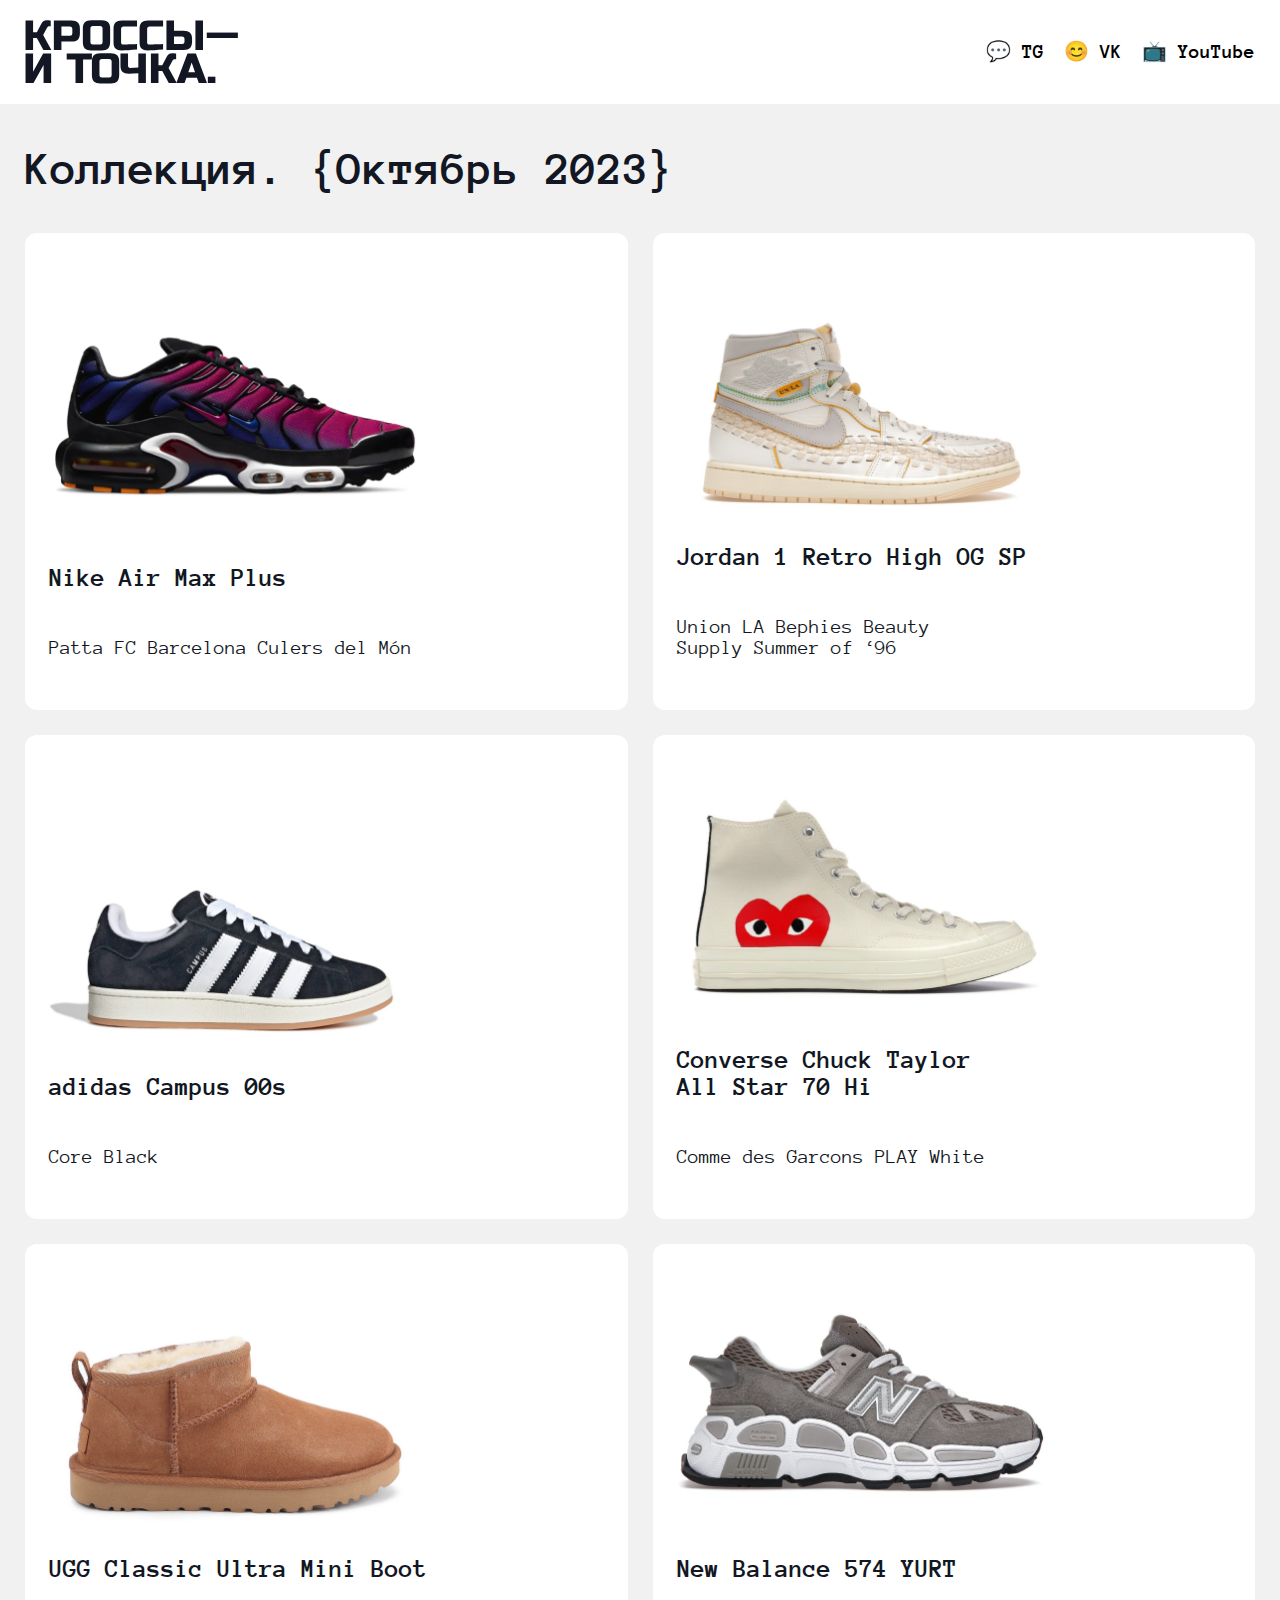
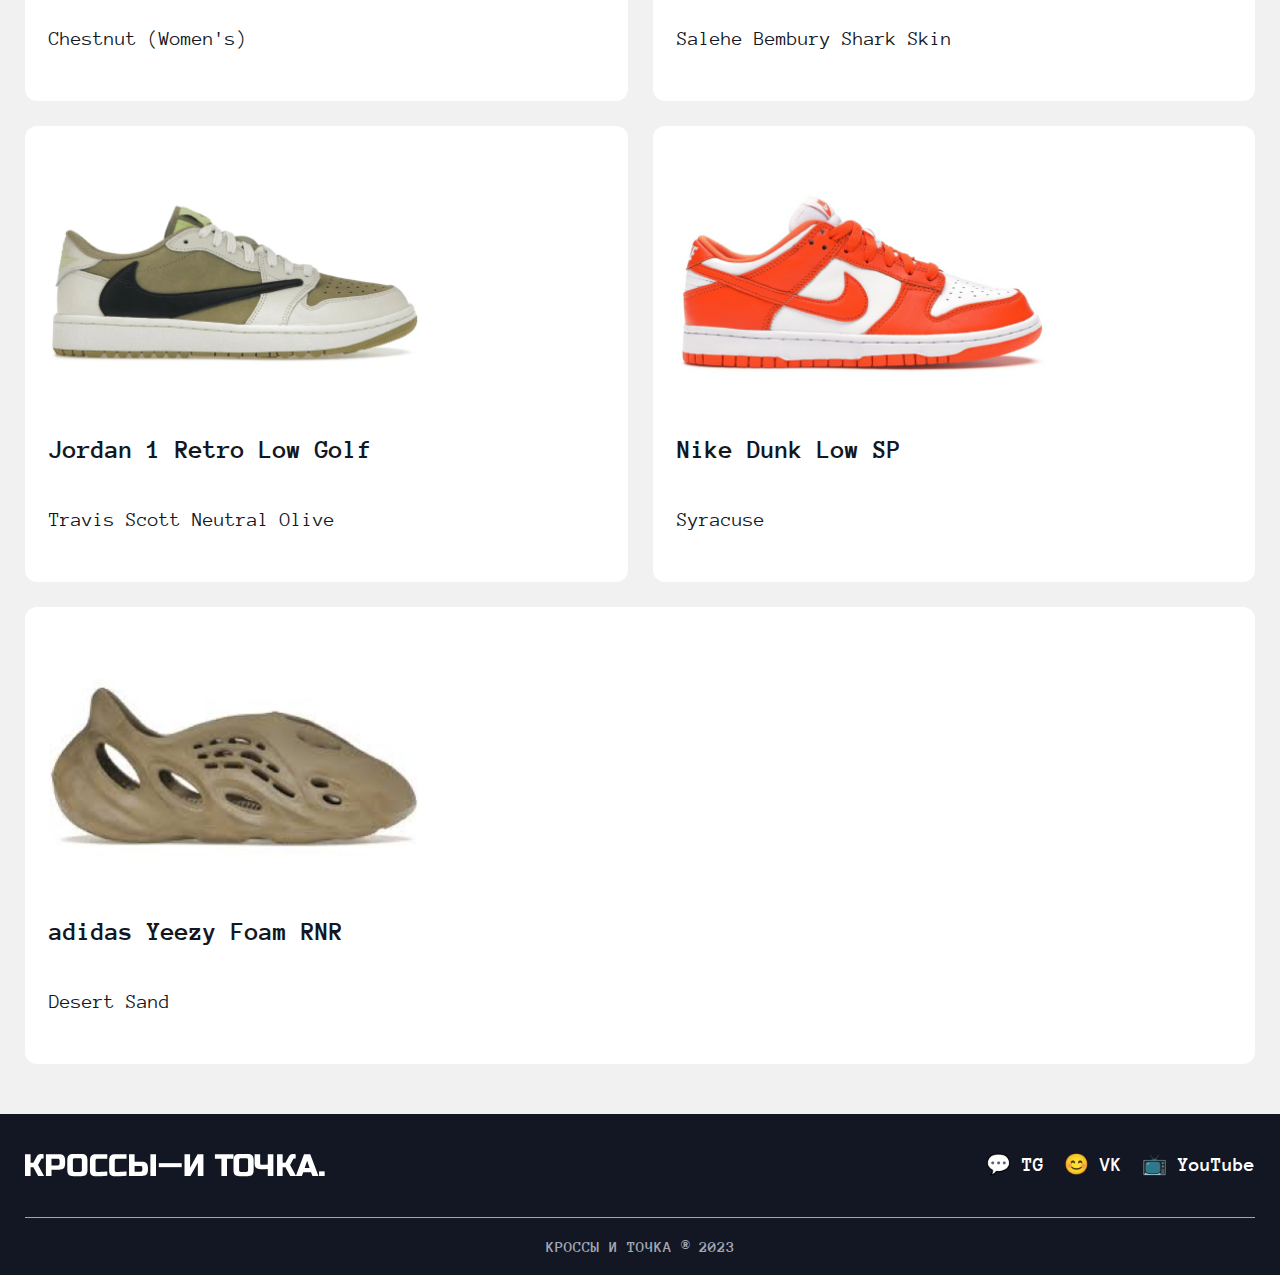
==== index.html @ fa70fafe "CommitNigg@" ====
<html lang="ru">
  <head>
    <meta charset="UTF-8">
    <meta name="viewport" content="width=device-width, initial-scale=1.0">
    <title>Кроссы — и точка</title>
    <link rel="stylesheet" href="style.css"/>
  </head>
  <body>
    <header class="header">
      <div class="container">
        <div class="header__inner">
          <div class="header__logo">
            <img src="img/logo.svg" alt="Кроссы — и точка.">
          </div>
            <nav class="nav">
              <ul class="menu">
                <li >
                  <a class="nav__links" href="#">💬 TG</a>
                </li>
                <li >
                  <a class="nav__links" href="#">😊 VK</a>
                </li>
                <li >
                  <a class="nav__links" href="#">📺 YouTube</a>
                </li>
              </ul>
            </nav>
        </div>
      </div>
    </header>
    <!--/Header-->
    <div class="content">
      <div class="container">
        <h1 class="title"></h1>
        <h2 class="subtitle">Коллекция. {Октябрь 2023}</h2>
        <div class="sneakers">
          <div class="card">
            <img alt="Nike Air Max Plus" src="img/sneaks/1.png" class="card__image" />
            <h3 class="card__title">Nike Air Max Plus</h3>
            <p class="card__text">Patta FC Barcelona Culers del Món</p>
          </div>
          <div class="card">
            <img alt="Jordan 1 Retro High OG SP" src="img/sneaks/2.png" class="card__image" />
            <h3 class="card__title">Jordan 1 Retro High OG SP</h3>
            <p class="card__text">Union LA Bephies Beauty <br> Supply Summer of ‘96</p>
          </div>
          <div class="card">
            <img alt="adidas Campus 00s" src="img/sneaks/3.png" class="card__image" />
            <h3 class="card__title">adidas Campus 00s</h3>
            <p class="card__text">Core Black</p>
          </div>
          <div class="card">
            <img alt="Converse Chuck Taylor All Star 70 Hi" src="img/sneaks/4.png" class="card__image" />
            <h3 class="card__title">Converse Chuck Taylor <br> All Star 70 Hi</h3>
            <p class="card__text">Comme des Garcons PLAY White</p>
          </div>
          <div class="card">
            <img alt="UGG Classic Ultra Mini Boot" src="img/sneaks/5.png" class="card__image" />
            <h3 class="card__title">UGG Classic Ultra Mini Boot</h3>
            <p class="card__text">Chestnut (Women's)</p>
          </div>
          <div class="card">
            <img alt="New Balance 574 YURT" src="img/sneaks/6.png" class="card__image" />
            <h3 class="card__title">New Balance 574 YURT</h3>
            <p class="card__text">Salehe Bembury Shark Skin</p>
          </div>
          <div class="card">
            <img alt="Jordan 1 Retro Low Golf" src="img/sneaks/7.png" class="card__image" />
            <h3 class="card__title">Jordan 1 Retro Low Golf</h3>
            <p class="card__text">Travis Scott Neutral Olive</p>
          </div>
          <div class="card">
            <img alt="Nike Dunk Low SP" src="img/sneaks/8.png" class="card__image" />
            <h3 class="card__title">Nike Dunk Low SP</h3>
            <p class="card__text">Syracuse</p>
          </div>
          <div class="card">
            <img alt="adidas Yeezy Foam RNR" src="img/sneaks/9.png" class="card__image" />
            <h3 class="card__title">adidas Yeezy Foam RNR</h3>
            <p class="card__text">Desert Sand</p>
          </div>
        </div>
    </div>
  </div>
    <!--/Content-->
    <footer class="footer">
      <div class="container">
        <div class="footer__inner">
          <div class="footer__logo">
            <img src="img/logo2.svg">
          </div>
          <nav class="nav">
            <ul class="menu__footer">
              <li >
                <a class="nav__links__footer" href="#">💬 TG</a>
              </li>
              <li >
                <a class="nav__links__footer" href="#">😊 VK</a>
              </li>
              <li >
                <a class="nav__links__footer" href="#">📺 YouTube</a>
              </li>
            </ul>
          </nav>
          
        </div>
        <div class="copyright">
            КРОССЫ И ТОЧКА ® 2023
          </div>
      </div>
    </footer>
    <!--/Footer-->
  </body>
</html>
---- style.css ----
@font-face {
    font-family: "Anonymous Pro";
    src: url(fonts/AnonymousPro-Bold.ttf);
    font-weight: 700;
}

@font-face {
  font-family: "Anonymous Pro";
  src: url(fonts/AnonymousPro-Regular.ttf);
}

*,
*:before,
*::after {
    box-sizing: border-box;
}

body {
  background: #f1f1f1;
  margin: 0 auto;
}

h1 {
    font-family: "Anonymous Pro", sans-serif;
    font-size: 56px;
}

h2 {
  font-family: "Anonymous Pro", sans-serif;
  color: #121723;
	font-size: 48px;
  font-weight: 700;
}
.container {
  width: 100%;
  max-width: 1440px;
  margin: 0 auto;
  padding: 0 25px ;
}


h3 {
  font-family: "Anonymous Pro", sans-serif;
	font-size: 26px;
  color: #121723;
  font-weight: 700;
}

p {
  font-family: "Anonymous Pro", sans-serif;
  font-size: 20px;
  font-weight: 400;
  color: #121723;
}


/*Header*/
.header {
  background: white;
  padding: 20px 0px;
}
.header__inner {
  display: flex;
  justify-content: space-between;
  align-items: center;
}

/*Navigation*/
.menu {
  list-style-type: none;
  margin: 0;
  padding: 0;
  display: flex;
  gap: 20px;
}
.nav__links {
  text-decoration: none;
  color: black;
  font-family: Anonymous Pro;
  font-size: 20px;
  font-weight: 700;
  line-height: 20px;
  letter-spacing: 0em;
  text-align: left;

}
/*Content*/
.content {
  margin-bottom: 50px;
}
/*Sneakers*/

.sneakers {
	display: flex;
  gap: 25px;
  flex-wrap: wrap;
  
}

.card {
  display: flex;
  flex-wrap: wrap;
  flex-direction: column;
  justify-content: flex-end;
  flex: 1 1 0;
  border-radius: 12px;
  padding: 32px 24px 32px 24px;
  background: white;
}
.card__image {
  max-width: 370px;
}

/*Footer*/
.footer {
  background: #121723 ;
  color: white;
}
.footer__inner {
  display: flex;
  justify-content: space-between;
  align-items: center;
  padding: 40px 0;
}
.menu__footer {
  list-style-type: none;
  margin: 0;
  padding: 0;
  display: flex;
  gap: 20px;
}
.nav__links__footer {
  text-decoration: none;
  color: white;
  font-family: Anonymous Pro;
  font-size: 20px;
  font-weight: 700;
  line-height: 20px;
  letter-spacing: 0em;
  text-align: left;
}
.footer_inner::after {
  content: "";
  display: block;
  position: absolute;
  top: -3px;
  left: 0;
  z-index: 1;
  width: 1000px;
  height: 3px;
  background-color: yellow;
} 
.copyright {
  font-family: "Anonymous Pro", sans-serif;
  font-size: 16px;
  font-weight: 700;
  color: #A1A6B4;
  text-align: center;
  padding: 20px 0;
  border-top: 1px solid #A1A6B4;
}
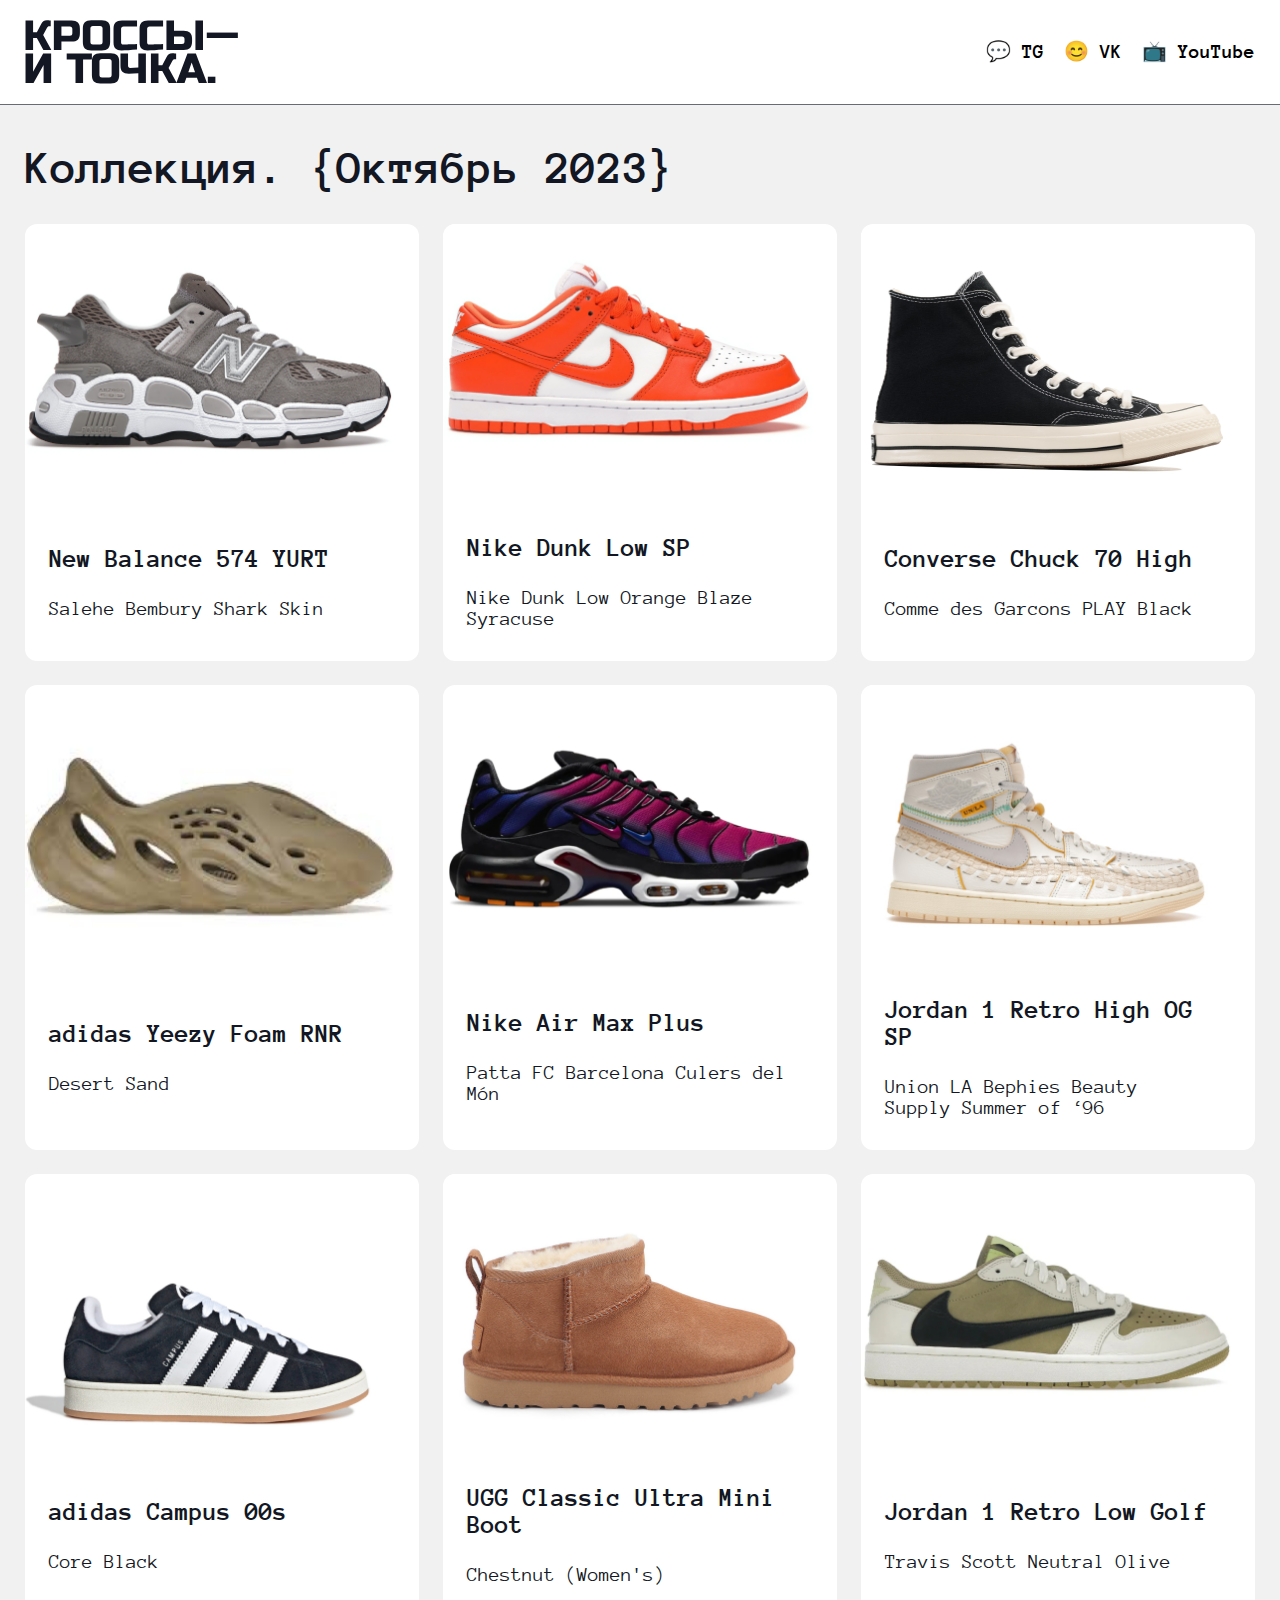
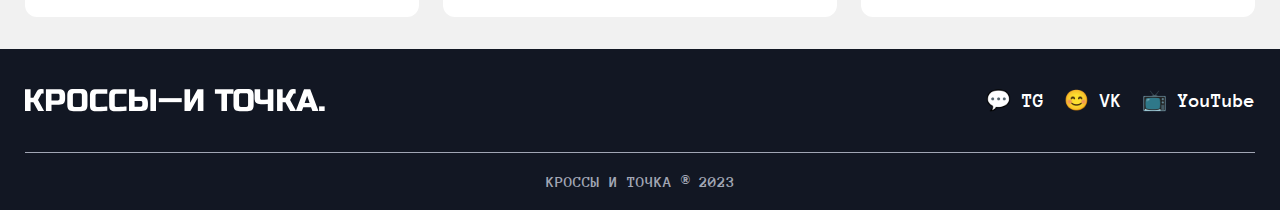
==== commit c4cf8fca: "CommitNigg@ 2.0" ====
--- a/index.html
+++ b/index.html
@@ -35,49 +35,67 @@
         <h2 class="subtitle">Коллекция. {Октябрь 2023}</h2>
         <div class="sneakers">
           <div class="card">
+            <img alt="New Balance 574 YURT" src="img/sneaks/6.png" class="card__image" />
+              <div class="card__info">
+                <h3 class="card__title">New Balance 574 YURT</h3>
+                <p class="card__text">Salehe Bembury Shark Skin</p>
+              </div>
+          </div>
+          <div class="card">
+            <img alt="Nike Dunk Low SP" src="img/sneaks/8.png" class="card__image" />
+              <div class="card__info">
+                <h3 class="card__title">Nike Dunk Low SP</h3>
+                <p class="card__text">Nike Dunk Low Orange Blaze Syracuse</p>
+              </div>
+          </div>
+          <div class="card">
+            <img alt="Converse Chuck Taylor All Star 70 Hi" src="img/sneaks/4.png" class="card__image" />
+              <div class="card__info">
+                <h3 class="card__title">Converse Chuck 70 High</h3>
+                <p class="card__text">Comme des Garcons PLAY Black</p>
+              </div>
+          </div>
+          <div class="card">
+            <img alt="adidas Yeezy Foam RNR" src="img/sneaks/9.png" class="card__image" />
+              <div class="card__info">
+                <h3 class="card__title">adidas Yeezy Foam RNR</h3>
+                <p class="card__text">Desert Sand</p>
+              </div>
+          </div>
+          <div class="card">
             <img alt="Nike Air Max Plus" src="img/sneaks/1.png" class="card__image" />
-            <h3 class="card__title">Nike Air Max Plus</h3>
-            <p class="card__text">Patta FC Barcelona Culers del Món</p>
+              <div class="card__info">
+                <h3 class="card__title">Nike Air Max Plus</h3>
+                <p class="card__text">Patta FC Barcelona Culers del Món</p>
+              </div>
           </div>
           <div class="card">
             <img alt="Jordan 1 Retro High OG SP" src="img/sneaks/2.png" class="card__image" />
-            <h3 class="card__title">Jordan 1 Retro High OG SP</h3>
-            <p class="card__text">Union LA Bephies Beauty <br> Supply Summer of ‘96</p>
+              <div class="card__info">
+                <h3 class="card__title">Jordan 1 Retro High OG SP</h3>
+                <p class="card__text">Union LA Bephies Beauty <br> Supply Summer of ‘96</p>
+              </div>
           </div>
           <div class="card">
             <img alt="adidas Campus 00s" src="img/sneaks/3.png" class="card__image" />
-            <h3 class="card__title">adidas Campus 00s</h3>
-            <p class="card__text">Core Black</p>
-          </div>
-          <div class="card">
-            <img alt="Converse Chuck Taylor All Star 70 Hi" src="img/sneaks/4.png" class="card__image" />
-            <h3 class="card__title">Converse Chuck Taylor <br> All Star 70 Hi</h3>
-            <p class="card__text">Comme des Garcons PLAY White</p>
+              <div class="card__info">
+                <h3 class="card__title">adidas Campus 00s</h3>
+                <p class="card__text">Core Black</p>
+              </div>
           </div>
           <div class="card">
             <img alt="UGG Classic Ultra Mini Boot" src="img/sneaks/5.png" class="card__image" />
-            <h3 class="card__title">UGG Classic Ultra Mini Boot</h3>
-            <p class="card__text">Chestnut (Women's)</p>
-          </div>
-          <div class="card">
-            <img alt="New Balance 574 YURT" src="img/sneaks/6.png" class="card__image" />
-            <h3 class="card__title">New Balance 574 YURT</h3>
-            <p class="card__text">Salehe Bembury Shark Skin</p>
+              <div class="card__info">
+                <h3 class="card__title">UGG Classic Ultra Mini Boot</h3>
+                <p class="card__text">Chestnut (Women's)</p>
+              </div>
           </div>
           <div class="card">
             <img alt="Jordan 1 Retro Low Golf" src="img/sneaks/7.png" class="card__image" />
-            <h3 class="card__title">Jordan 1 Retro Low Golf</h3>
-            <p class="card__text">Travis Scott Neutral Olive</p>
-          </div>
-          <div class="card">
-            <img alt="Nike Dunk Low SP" src="img/sneaks/8.png" class="card__image" />
-            <h3 class="card__title">Nike Dunk Low SP</h3>
-            <p class="card__text">Syracuse</p>
-          </div>
-          <div class="card">
-            <img alt="adidas Yeezy Foam RNR" src="img/sneaks/9.png" class="card__image" />
-            <h3 class="card__title">adidas Yeezy Foam RNR</h3>
-            <p class="card__text">Desert Sand</p>
+              <div class="card__info">
+                <h3 class="card__title">Jordan 1 Retro Low Golf</h3>
+                <p class="card__text">Travis Scott Neutral Olive</p>
+              </div>
           </div>
         </div>
     </div>
--- a/style.css
+++ b/style.css
@@ -30,6 +30,7 @@
   color: #121723;
 	font-size: 48px;
   font-weight: 700;
+  margin: 32px 0;
 }
 .container {
   width: 100%;
@@ -58,6 +59,7 @@
 .header {
   background: white;
   padding: 20px 0px;
+  border-bottom: 1px solid #676B73;
 }
 .header__inner {
   display: flex;
@@ -86,27 +88,38 @@
 }
 /*Content*/
 .content {
-  margin-bottom: 50px;
+  margin-bottom: 32px;
 }
 /*Sneakers*/
 
 .sneakers {
 	display: flex;
-  gap: 25px;
+  gap: 24px;
   flex-wrap: wrap;
-  
 }
 
 .card {
   display: flex;
   flex-wrap: wrap;
   flex-direction: column;
-  justify-content: flex-end;
+  justify-content: center;
   flex: 1 1 0;
   border-radius: 12px;
-  padding: 32px 24px 32px 24px;
   background: white;
 }
+
+.card__info {
+  padding: 32px 24px;
+}
+
+.card__title h3 {
+  line-height: 0.5;
+}
+
+.card__text {
+  margin: 0;
+}
+
 .card__image {
   max-width: 370px;
 }
@@ -158,4 +171,102 @@
   text-align: center;
   padding: 20px 0;
   border-top: 1px solid #A1A6B4;
+}
+/*Versia de la Mobila*/
+@media screen and (max-width:768px) {
+  
+  .container {
+    padding: 0 16px;
+  }
+  
+  .header__inner {
+    flex-direction: column;
+    align-items: center;
+    gap: 24px;
+  }
+
+  h2 {
+    font-size: 32px;
+  }
+
+  .card__image {
+    max-width: 343px;
+  }
+
+  .footer__inner {
+    flex-direction: column;
+    align-items: center;
+    gap: 24px;
+  }
+}
+
+/*Page-Sneaker------------------------------------------------------------*/
+.sneaker {
+  margin: 32px 0;
+}
+.sneaker__content {
+  border-radius: 50px;
+}
+.sneaker__img {
+  max-height: 600px;
+}
+.sneaker__title h2, .sneaker__subtitle h3 {
+  margin: 0;
+}
+.sneaker__content {
+  display: flex;
+  flex-direction: column;
+  flex-wrap: wrap;
+  gap: 24px;
+  background-color: #fff;
+  padding: 32px 24px;
+  font-family: "Anonymous Pro", sans-serif;
+}
+.sneaker__info {
+  display: flex;
+  gap: 32px;
+}
+.sneaker__text {
+  width: 50%;
+  font-size: 20px;
+  font-weight: 400;
+  line-height: 1.4;
+}
+.sneaker__parameters {
+  width: 50%;
+}
+.sneaker__parameters {
+  display: flex;
+  flex-direction: column;
+  gap: 24px;
+}
+.parameters__title h4 {
+  margin: 0;
+  font-size: 30px;
+  font-weight: 400;
+}
+.parameters__title {
+  position: relative;
+  font-size: 20px;
+}
+.parameters__title::after {
+  position: absolute;
+  content: "";
+  height: 1px;
+  background-color: #121723;
+  width: 100%;
+  top: 45px;
+}
+.parameter {
+  position: relative;
+  display: flex;
+  justify-content: space-between;
+}
+.parameter::after {
+  position: absolute;
+  content: "";
+  height: 1px;
+  background-color: #121723;
+  width: 100%;
+  top: 25px;
 }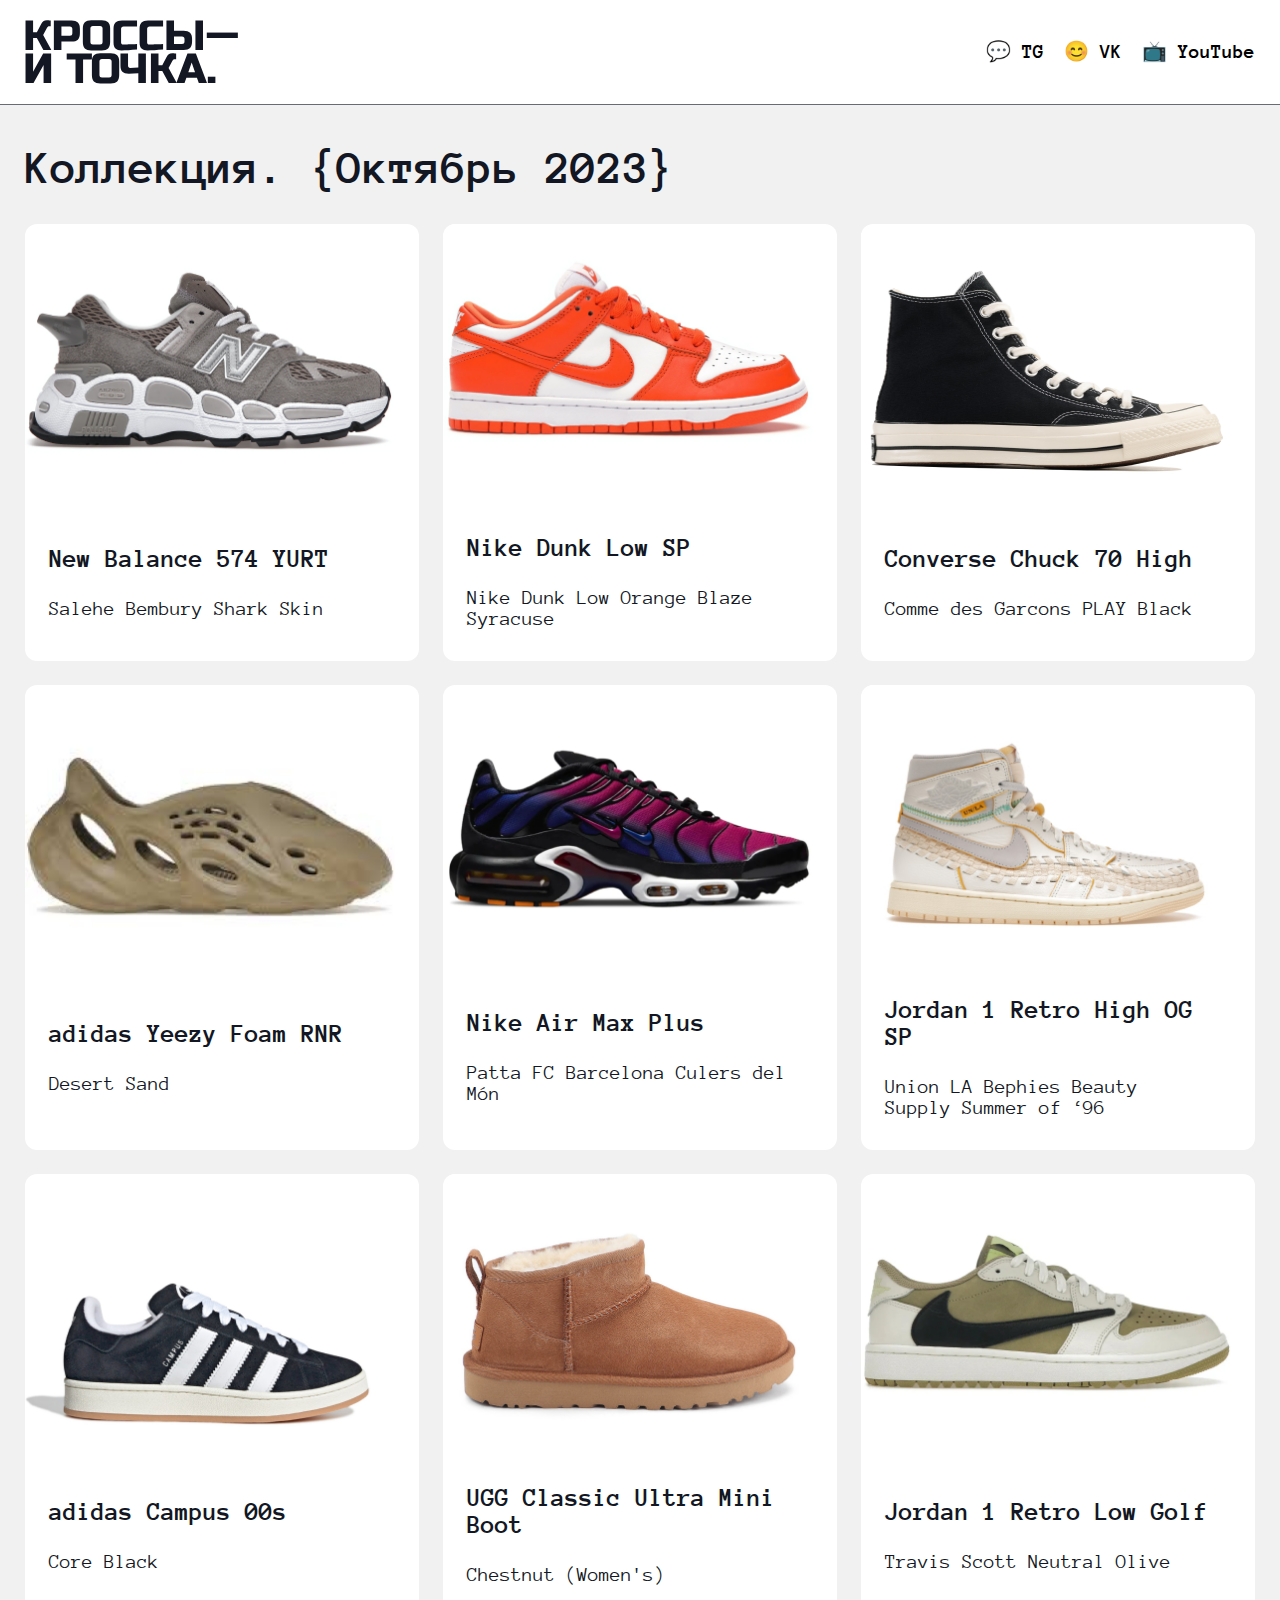
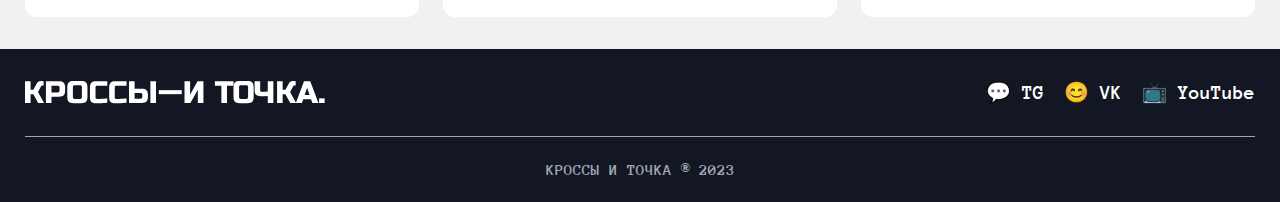
==== commit 65f9b02c: "GIGA" ====
--- a/index.html
+++ b/index.html
@@ -1,3 +1,40 @@
+
+
+<!--
+                                                  ⣿⣿⣿⣿⣿⣿⣿⣿⡿⠿⠛⠛⠛⠋⠉⠈⠉⠉⠉⠉⠛⠻⢿⣿⣿⣿⣿⣿⣿⣿
+                                                  ⣿⣿⣿⣿⣿⡿⠋⠁⠀⠀⠀⠀⠀⠀⠀⠀⠀⠀⠀⠀⠀⠀⠀   ⠉⠛⢿⣿⣿⣿⣿
+                                                  ⣿⣿⣿⣿⡏⣀⠀⠀⠀⠀⠀⠀⠀⣀⣤⣤⣤⣄⡀⠀⠀⠀⠀⠀⠀⠀  ⠙⢿⣿⣿
+                                                  ⣿⣿⣿⢏⣴⣿⣷⠀⠀⠀⠀⠀⢾⣿⣿⣿⣿⣿⣿⡆⠀⠀⠀⠀⠀⠀⠀ ⠈⣿⣿
+                                                  ⣿⣿⣟⣾⣿⡟⠁⠀⠀⠀⠀⠀⢀⣾⣿⣿⣿⣿⣿⣷⢢⠀⠀⠀⠀⠀⠀⠀⢸⣿
+                                                  ⣿⣿⣿⣿⣟⠀⡴⠄⠀⠀⠀⠀⠀⠀⠙⠻⣿⣿⣿⣿⣷⣄⠀⠀⠀⠀⠀⠀⠀⣿
+                                                  ⣿⣿⣿⠟⠻⠀⠀⠀⠀⠀⠀⠀⠀⠀⠀⠶⢴⣿⣿⣿⣿⣿⣧⠀⠀⠀⠀⠀⠀⣿
+                                                  ⣿⣁⡀⠀⠀⢰⢠⣦⠀⠀⠀⠀⠀⠀⠀⠀⢀⣼⣿⣿⣿⣿⣿⡄⠀⣴⣶⣿⡄⣿
+                                                  ⣿⡋⠀⠀⠀⠎⢸⣿⡆⠀⠀⠀⠀⠀⠀⣴⣿⣿⣿⣿⣿⣿⣿⠗⢘⣿⣟⠛⠿⣼
+                                                  ⣿⣿⠋⢀⡌⢰⣿⡿⢿⡀⠀⠀⠀⠀⠀⠙⠿⣿⣿⣿⣿⣿⡇⠀⢸⣿⣿⣧⢀⣼
+                                                  ⣿⣿⣷⢻⠄⠘⠛⠋⠛⠃⠀⠀⠀⠀⠀⢿⣧⠈⠉⠙⠛⠋⠀⠀⠀⣿⣿⣿⣿⣿
+                                                  ⣿⣿⣧⠀⠈⢸⠀⠀⠀⠀⠀⠀⠀⠀⠀⠀⠟⠀⠀⠀⠀⢀⢃⠀⠀⢸⣿⣿⣿⣿
+                                                  ⣿⣿⡿⠀⠴⢗⣠⣤⣴⡶⠶⠖⠀⠀⠀⠀⠀⠀⠀⠀⠀⠀⠀⣀⡸⠀⣿⣿⣿⣿
+                                                  ⣿⣿⣿⡀⢠⣾⣿⠏⠀⠠⠀⠀⠀⠀⠀⠀⠀⠀⠀⠀⠀⠀⠀⠛⠉⠀⣿⣿⣿⣿
+                                                  ⣿⣿⣿⣧⠈⢹⡇⠀⠀⠀⠀⠀⠀⠀⠀⠀⠀⠀⠀⠀⠀⠀⠀⠀⠀⣰⣿⣿⣿⣿
+                                                  ⣿⣿⣿⣿⡄⠈⠃⠀⠀⠀⠀⠀⠀⠀⠀⠀⠀⠀⠀⠀⠀⢀⣠⣴⣾⣿⣿⣿⣿⣿
+                                                  ⣿⣿⣿⣿⣧⡀⠀⠀⠀⠀⠀⠀⠀⠀⠀⠀⠀⠀⢀⣠⣾⣿⣿⣿⣿⣿⣿⣿⣿⣿
+                                                  ⣿⣿⣿⣿⣷⠀⠀⠀⠀⠀⠀⠀⠀⠀⠀⠀⢀⣴⣿⣿⣿⣿⣿⣿⣿⣿⣿⣿⣿⣿
+                                                  ⣿⣿⣿⣿⣿⣦⣄⣀⣀⣀⣀⠀⠀⠀⠀⠘⣿⣿⣿⣿⣿⣿⣿⣿⣿⣿⣿⣿⣿⣿
+                                                  ⣿⣿⣿⣿⣿⣿⣿⣿⣿⣿⣿⣷⡄⠀⠀⠀⣿⣿⣿⣿⣿⣿⣿⣿⣿⣿⣿⣿⣿⣿
+
+                                                  MADE IN GIGACODE 2023 By pelmElca (￢‿￢ )
+  
+
+
+                                                  
+                            только попробуй сломать сайт... 
+                                                                (-(-_(-_-)_-)-)  
+                                                                                    мы следим за тобой....  
+                                
+
+
+-->
+
 <html lang="ru">
   <head>
     <meta charset="UTF-8">
@@ -7,126 +44,126 @@
   </head>
   <body>
     <header class="header">
-      <div class="container">
-        <div class="header__inner">
-          <div class="header__logo">
-            <img src="img/logo.svg" alt="Кроссы — и точка.">
+        <div class="container">
+          <div class="header__inner">
+            <div class="header__logo">
+              <img src="img/logo.svg" alt="Кроссы — и точка.">
+            </div>
+              <nav class="nav">
+                <ul class="menu">
+                  <li >
+                    <a class="nav__links" href="#">💬 TG</a>
+                  </li>
+                  <li >
+                    <a class="nav__links" href="#">😊 VK</a>
+                  </li>
+                  <li >
+                    <a class="nav__links" href="#">📺 YouTube</a>
+                  </li>
+                </ul>
+              </nav>
           </div>
+        </div>
+    </header>
+      <!--/Header-->
+    <div class="content">
+        <div class="container">
+          <h1 class="title"></h1>
+          <h2 class="subtitle">Коллекция. {Октябрь 2023}</h2>
+          <div class="sneakers">
+            <div class="card">
+              <img alt="New Balance 574 YURT" src="img/sneaks/6.png" class="card__image" />
+                <div class="card__info">
+                  <h3 class="card__title">New Balance 574 YURT</h3>
+                  <p class="card__text">Salehe Bembury Shark Skin</p>
+                </div>
+            </div>
+            <div class="card">
+              <img alt="Nike Dunk Low SP" src="img/sneaks/8.png" class="card__image" />
+                <div class="card__info">
+                  <h3 class="card__title">Nike Dunk Low SP</h3>
+                  <p class="card__text">Nike Dunk Low Orange Blaze Syracuse</p>
+                </div>
+            </div>
+            <div class="card">
+              <img alt="Converse Chuck Taylor All Star 70 Hi" src="img/sneaks/4.png" class="card__image" />
+                <div class="card__info">
+                  <h3 class="card__title">Converse Chuck 70 High</h3>
+                  <p class="card__text">Comme des Garcons PLAY Black</p>
+                </div>
+            </div>
+            <div class="card">
+              <img alt="adidas Yeezy Foam RNR" src="img/sneaks/9.png" class="card__image" />
+                <div class="card__info">
+                  <h3 class="card__title">adidas Yeezy Foam RNR</h3>
+                  <p class="card__text">Desert Sand</p>
+                </div>
+            </div>
+            <div class="card">
+              <img alt="Nike Air Max Plus" src="img/sneaks/1.png" class="card__image" />
+                <div class="card__info">
+                  <h3 class="card__title">Nike Air Max Plus</h3>
+                  <p class="card__text">Patta FC Barcelona Culers del Món</p>
+                </div>
+            </div>
+            <div class="card">
+              <img alt="Jordan 1 Retro High OG SP" src="img/sneaks/2.png" class="card__image" />
+                <div class="card__info">
+                  <h3 class="card__title">Jordan 1 Retro High OG SP</h3>
+                  <p class="card__text">Union LA Bephies Beauty <br> Supply Summer of ‘96</p>
+                </div>
+            </div>
+            <div class="card">
+              <img alt="adidas Campus 00s" src="img/sneaks/3.png" class="card__image" />
+                <div class="card__info">
+                  <h3 class="card__title">adidas Campus 00s</h3>
+                  <p class="card__text">Core Black</p>
+                </div>
+            </div>
+            <div class="card">
+              <img alt="UGG Classic Ultra Mini Boot" src="img/sneaks/5.png" class="card__image" />
+                <div class="card__info">
+                  <h3 class="card__title">UGG Classic Ultra Mini Boot</h3>
+                  <p class="card__text">Chestnut (Women's)</p>
+                </div>
+            </div>
+            <div class="card">
+              <img alt="Jordan 1 Retro Low Golf" src="img/sneaks/7.png" class="card__image" />
+                <div class="card__info">
+                  <h3 class="card__title">Jordan 1 Retro Low Golf</h3>
+                  <p class="card__text">Travis Scott Neutral Olive</p>
+                </div>
+            </div>
+          </div>
+      </div>
+    </div>
+      <!--/Content-->
+    <footer class="footer">
+        <div class="container">
+          <div class="footer__inner">
+            <div class="footer__logo">
+              <img src="img/logo2.svg">
+            </div>
             <nav class="nav">
-              <ul class="menu">
+              <ul class="menu__footer">
                 <li >
-                  <a class="nav__links" href="#">💬 TG</a>
+                  <a class="nav__links__footer" href="#">💬 TG</a>
                 </li>
                 <li >
-                  <a class="nav__links" href="#">😊 VK</a>
+                  <a class="nav__links__footer" href="#">😊 VK</a>
                 </li>
                 <li >
-                  <a class="nav__links" href="#">📺 YouTube</a>
+                  <a class="nav__links__footer" href="#">📺 YouTube</a>
                 </li>
               </ul>
             </nav>
+            
+          </div>
+          <div class="copyright">
+              КРОССЫ И ТОЧКА ® 2023
+            </div>
         </div>
-      </div>
-    </header>
-    <!--/Header-->
-    <div class="content">
-      <div class="container">
-        <h1 class="title"></h1>
-        <h2 class="subtitle">Коллекция. {Октябрь 2023}</h2>
-        <div class="sneakers">
-          <div class="card">
-            <img alt="New Balance 574 YURT" src="img/sneaks/6.png" class="card__image" />
-              <div class="card__info">
-                <h3 class="card__title">New Balance 574 YURT</h3>
-                <p class="card__text">Salehe Bembury Shark Skin</p>
-              </div>
-          </div>
-          <div class="card">
-            <img alt="Nike Dunk Low SP" src="img/sneaks/8.png" class="card__image" />
-              <div class="card__info">
-                <h3 class="card__title">Nike Dunk Low SP</h3>
-                <p class="card__text">Nike Dunk Low Orange Blaze Syracuse</p>
-              </div>
-          </div>
-          <div class="card">
-            <img alt="Converse Chuck Taylor All Star 70 Hi" src="img/sneaks/4.png" class="card__image" />
-              <div class="card__info">
-                <h3 class="card__title">Converse Chuck 70 High</h3>
-                <p class="card__text">Comme des Garcons PLAY Black</p>
-              </div>
-          </div>
-          <div class="card">
-            <img alt="adidas Yeezy Foam RNR" src="img/sneaks/9.png" class="card__image" />
-              <div class="card__info">
-                <h3 class="card__title">adidas Yeezy Foam RNR</h3>
-                <p class="card__text">Desert Sand</p>
-              </div>
-          </div>
-          <div class="card">
-            <img alt="Nike Air Max Plus" src="img/sneaks/1.png" class="card__image" />
-              <div class="card__info">
-                <h3 class="card__title">Nike Air Max Plus</h3>
-                <p class="card__text">Patta FC Barcelona Culers del Món</p>
-              </div>
-          </div>
-          <div class="card">
-            <img alt="Jordan 1 Retro High OG SP" src="img/sneaks/2.png" class="card__image" />
-              <div class="card__info">
-                <h3 class="card__title">Jordan 1 Retro High OG SP</h3>
-                <p class="card__text">Union LA Bephies Beauty <br> Supply Summer of ‘96</p>
-              </div>
-          </div>
-          <div class="card">
-            <img alt="adidas Campus 00s" src="img/sneaks/3.png" class="card__image" />
-              <div class="card__info">
-                <h3 class="card__title">adidas Campus 00s</h3>
-                <p class="card__text">Core Black</p>
-              </div>
-          </div>
-          <div class="card">
-            <img alt="UGG Classic Ultra Mini Boot" src="img/sneaks/5.png" class="card__image" />
-              <div class="card__info">
-                <h3 class="card__title">UGG Classic Ultra Mini Boot</h3>
-                <p class="card__text">Chestnut (Women's)</p>
-              </div>
-          </div>
-          <div class="card">
-            <img alt="Jordan 1 Retro Low Golf" src="img/sneaks/7.png" class="card__image" />
-              <div class="card__info">
-                <h3 class="card__title">Jordan 1 Retro Low Golf</h3>
-                <p class="card__text">Travis Scott Neutral Olive</p>
-              </div>
-          </div>
-        </div>
-    </div>
-  </div>
-    <!--/Content-->
-    <footer class="footer">
-      <div class="container">
-        <div class="footer__inner">
-          <div class="footer__logo">
-            <img src="img/logo2.svg">
-          </div>
-          <nav class="nav">
-            <ul class="menu__footer">
-              <li >
-                <a class="nav__links__footer" href="#">💬 TG</a>
-              </li>
-              <li >
-                <a class="nav__links__footer" href="#">😊 VK</a>
-              </li>
-              <li >
-                <a class="nav__links__footer" href="#">📺 YouTube</a>
-              </li>
-            </ul>
-          </nav>
-          
-        </div>
-        <div class="copyright">
-            КРОССЫ И ТОЧКА ® 2023
-          </div>
-      </div>
     </footer>
-    <!--/Footer-->
+      <!--/Footer-->
   </body>
 </html>--- a/style.css
+++ b/style.css
@@ -133,7 +133,7 @@
   display: flex;
   justify-content: space-between;
   align-items: center;
-  padding: 40px 0;
+  padding: 32px 0;
 }
 .menu__footer {
   list-style-type: none;
@@ -169,11 +169,11 @@
   font-weight: 700;
   color: #A1A6B4;
   text-align: center;
-  padding: 20px 0;
+  padding: 24px;
   border-top: 1px solid #A1A6B4;
 }
 /*Versia de la Mobila*/
-@media screen and (max-width:768px) {
+@media screen and (max-width:430px) {
   
   .container {
     padding: 0 16px;
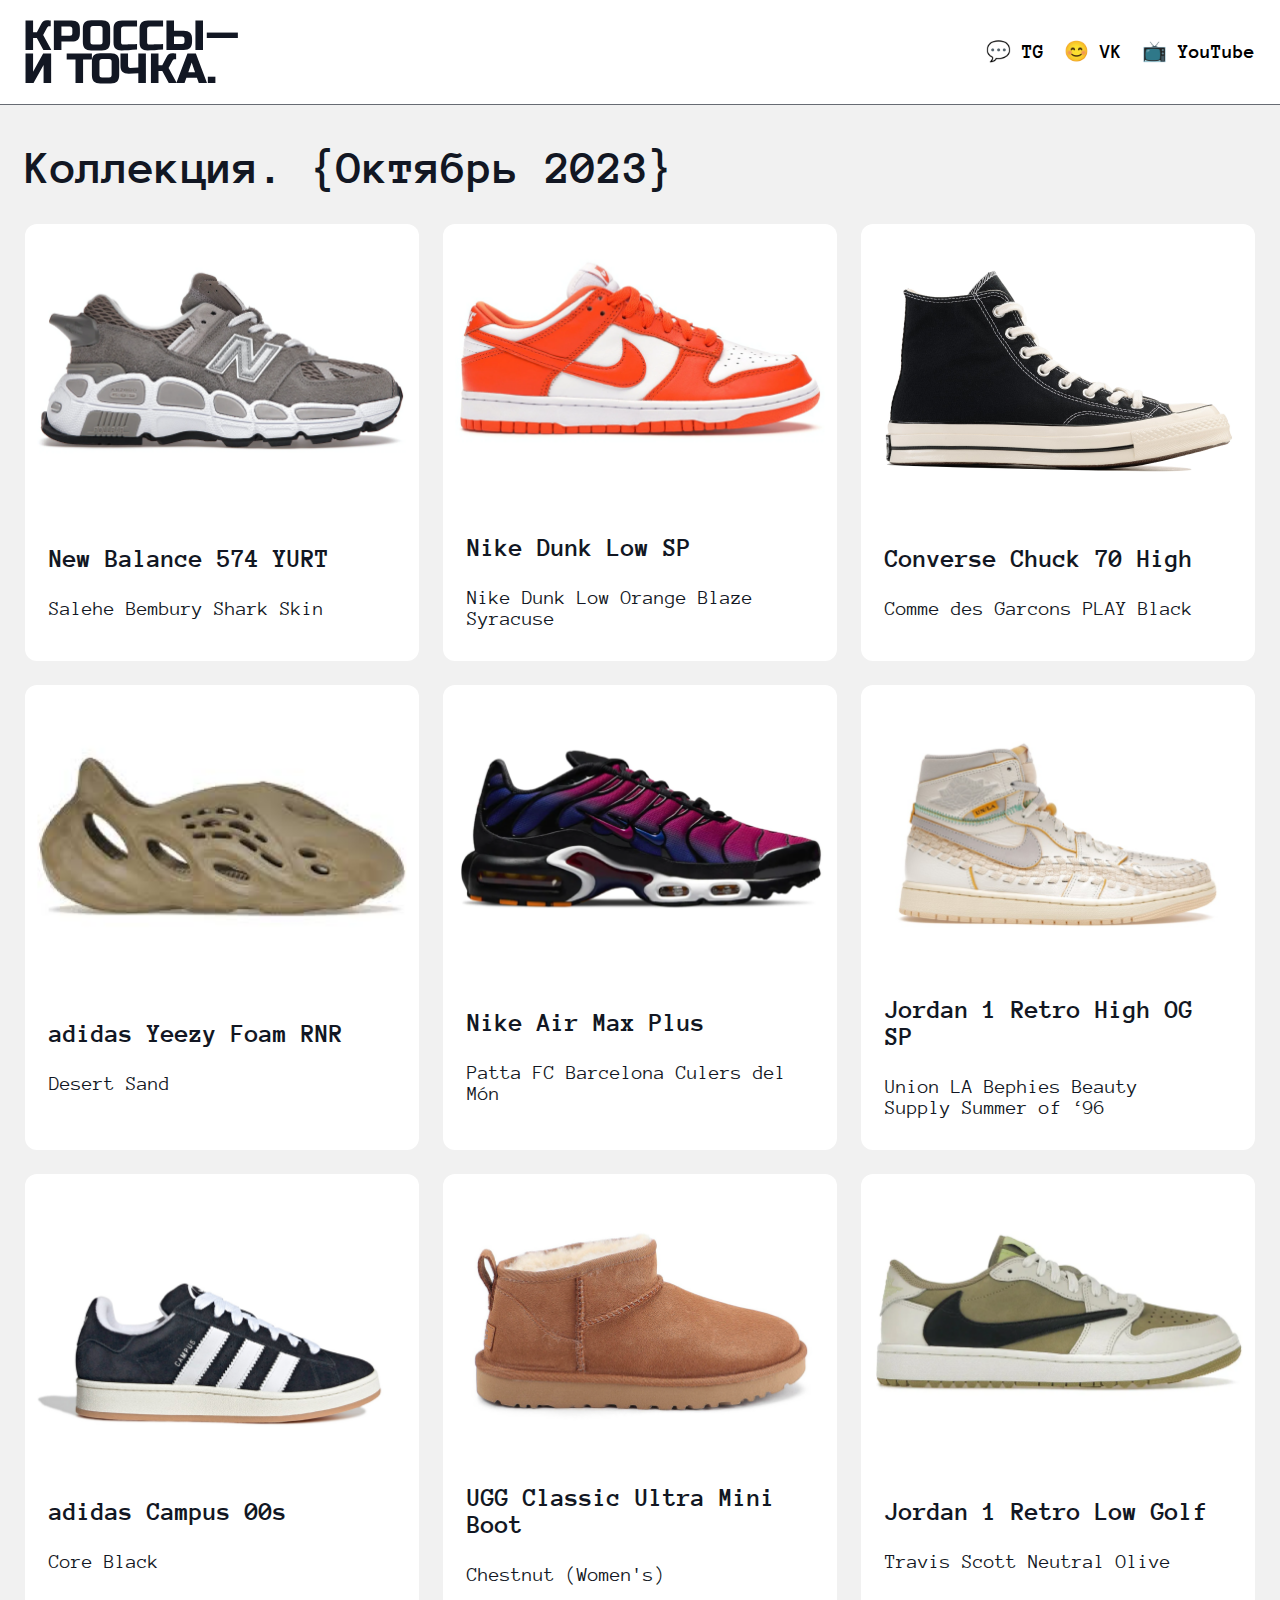
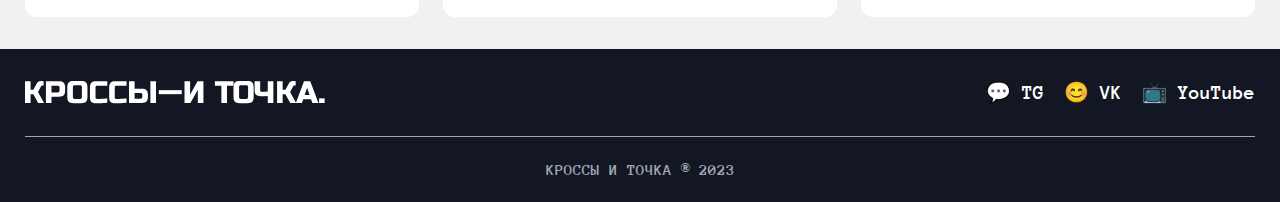
==== commit df7d93ab: "GoodBye" ====
--- a/index.html
+++ b/index.html
@@ -71,69 +71,69 @@
           <h1 class="title"></h1>
           <h2 class="subtitle">Коллекция. {Октябрь 2023}</h2>
           <div class="sneakers">
-            <div class="card">
+            <a href="/pages/sneaker2/index.html" class="card">
               <img alt="New Balance 574 YURT" src="img/sneaks/6.png" class="card__image" />
                 <div class="card__info">
                   <h3 class="card__title">New Balance 574 YURT</h3>
                   <p class="card__text">Salehe Bembury Shark Skin</p>
                 </div>
-            </div>
-            <div class="card">
+            </a>
+            <a href="/pages/sneaker/index.html" class="card">
               <img alt="Nike Dunk Low SP" src="img/sneaks/8.png" class="card__image" />
                 <div class="card__info">
                   <h3 class="card__title">Nike Dunk Low SP</h3>
                   <p class="card__text">Nike Dunk Low Orange Blaze Syracuse</p>
                 </div>
-            </div>
-            <div class="card">
+            </a>
+            <a href="/pages/sneaker3/index.html" class="card">
               <img alt="Converse Chuck Taylor All Star 70 Hi" src="img/sneaks/4.png" class="card__image" />
                 <div class="card__info">
                   <h3 class="card__title">Converse Chuck 70 High</h3>
                   <p class="card__text">Comme des Garcons PLAY Black</p>
                 </div>
-            </div>
-            <div class="card">
+            </a>
+            <a class="card">
               <img alt="adidas Yeezy Foam RNR" src="img/sneaks/9.png" class="card__image" />
                 <div class="card__info">
                   <h3 class="card__title">adidas Yeezy Foam RNR</h3>
                   <p class="card__text">Desert Sand</p>
                 </div>
-            </div>
-            <div class="card">
+            </a>
+            <a class="card">
               <img alt="Nike Air Max Plus" src="img/sneaks/1.png" class="card__image" />
                 <div class="card__info">
                   <h3 class="card__title">Nike Air Max Plus</h3>
                   <p class="card__text">Patta FC Barcelona Culers del Món</p>
                 </div>
-            </div>
-            <div class="card">
+            </a>
+            <a class="card">
               <img alt="Jordan 1 Retro High OG SP" src="img/sneaks/2.png" class="card__image" />
                 <div class="card__info">
                   <h3 class="card__title">Jordan 1 Retro High OG SP</h3>
                   <p class="card__text">Union LA Bephies Beauty <br> Supply Summer of ‘96</p>
                 </div>
-            </div>
-            <div class="card">
+            </a>
+            <a class="card">
               <img alt="adidas Campus 00s" src="img/sneaks/3.png" class="card__image" />
                 <div class="card__info">
                   <h3 class="card__title">adidas Campus 00s</h3>
                   <p class="card__text">Core Black</p>
                 </div>
-            </div>
-            <div class="card">
+            </a>
+            <a class="card">
               <img alt="UGG Classic Ultra Mini Boot" src="img/sneaks/5.png" class="card__image" />
                 <div class="card__info">
                   <h3 class="card__title">UGG Classic Ultra Mini Boot</h3>
                   <p class="card__text">Chestnut (Women's)</p>
                 </div>
-            </div>
-            <div class="card">
+            </a>
+            <a class="card">
               <img alt="Jordan 1 Retro Low Golf" src="img/sneaks/7.png" class="card__image" />
                 <div class="card__info">
                   <h3 class="card__title">Jordan 1 Retro Low Golf</h3>
                   <p class="card__text">Travis Scott Neutral Olive</p>
                 </div>
-            </div>
+            </a>
           </div>
       </div>
     </div>
--- a/style.css
+++ b/style.css
@@ -106,6 +106,13 @@
   flex: 1 1 0;
   border-radius: 12px;
   background: white;
+  text-decoration: none;
+  transition: transform 0.1s linear;
+  cursor: pointer;
+}
+
+.card:hover {
+  transform: translateY(-10px);
 }
 
 .card__info {
@@ -122,6 +129,7 @@
 
 .card__image {
   max-width: 370px;
+  margin: 0 auto;
 }
 
 /*Footer*/
@@ -205,15 +213,6 @@
   margin: 32px 0;
 }
 .sneaker__content {
-  border-radius: 50px;
-}
-.sneaker__img {
-  max-height: 600px;
-}
-.sneaker__title h2, .sneaker__subtitle h3 {
-  margin: 0;
-}
-.sneaker__content {
   display: flex;
   flex-direction: column;
   flex-wrap: wrap;
@@ -221,7 +220,15 @@
   background-color: #fff;
   padding: 32px 24px;
   font-family: "Anonymous Pro", sans-serif;
-}
+  border-radius: 50px;
+}
+.sneaker__img {
+  max-height: 600px;
+}
+.sneaker__title h2, .sneaker__subtitle h3 {
+  margin: 0;
+}
+
 .sneaker__info {
   display: flex;
   gap: 32px;
@@ -232,19 +239,21 @@
   font-weight: 400;
   line-height: 1.4;
 }
-.sneaker__parameters {
+
+.sneaker__parameters { 
   width: 50%;
-}
-.sneaker__parameters {
   display: flex;
   flex-direction: column;
   gap: 24px;
-}
+
+}
+
 .parameters__title h4 {
   margin: 0;
   font-size: 30px;
   font-weight: 400;
 }
+
 .parameters__title {
   position: relative;
   font-size: 20px;
@@ -261,6 +270,7 @@
   position: relative;
   display: flex;
   justify-content: space-between;
+  padding: 24px 0;
 }
 .parameter::after {
   position: absolute;
@@ -268,5 +278,46 @@
   height: 1px;
   background-color: #121723;
   width: 100%;
-  top: 25px;
+  top: 74px;
+}
+/*Page dlya tvoy Xiaomi*/
+@media screen and (max-width:430px) {
+  
+  .container {
+    padding: 0 16px;
+  }
+
+  .sneaker__content {
+    border-radius: 12px;
+    padding: 24px;
+  }
+
+  .sneaker__img {
+    max-width: 295px;
+    max-height: 175px;
+    margin-bottom: 8px;
+  }
+
+  .sneaker__title h2 {
+    font-size: 32px;
+  }
+
+  .sneaker__subtitle h3 {
+    font-size: 20px;
+  }
+
+  .sneaker__info {
+    flex-direction: column;
+  }
+
+  .sneaker__text {
+    width: 100%;
+    font-size: 16px;
+  }
+
+  .sneaker__parameters {
+    width: 100%;
+    margin: 8px 0;
+  }
+
 }